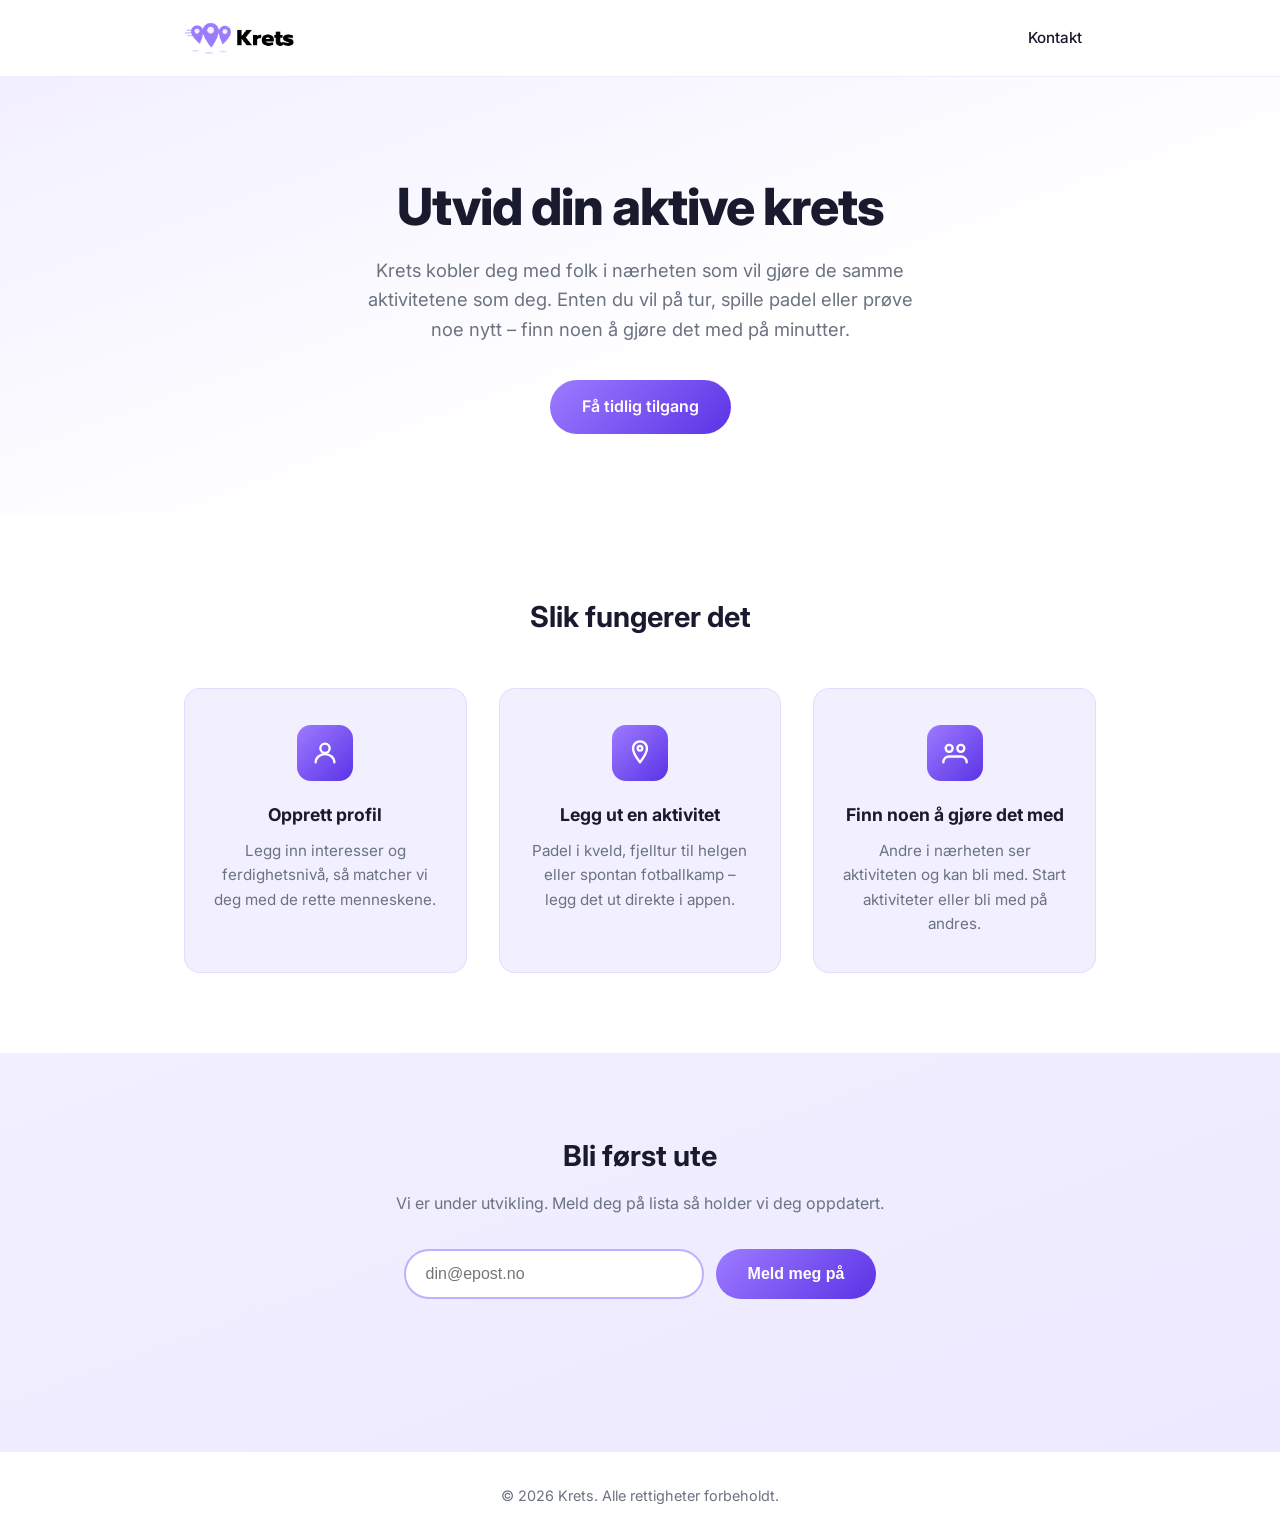
==== index.html @ 2025fb12 "Initial commit – Krets landing page Co-Authored-By: Claude Sonnet 4.6 <noreply@anthropic.com>" ====
<!DOCTYPE html>
<html lang="no">
<head>
  <meta charset="UTF-8" />
  <meta name="viewport" content="width=device-width, initial-scale=1.0" />
  <title>Krets – Utvid din aktive krets</title>
  <link rel="preconnect" href="https://fonts.googleapis.com" />
  <link rel="preconnect" href="https://fonts.gstatic.com" crossorigin />
  <link href="https://fonts.googleapis.com/css2?family=Inter:wght@400;500;600;700;800&display=swap" rel="stylesheet" />
  <link rel="stylesheet" href="style.css" />
</head>
<body>

  <!-- HEADER -->
  <header>
    <div class="container header-inner">
      <img src="krets-logo-main.png" alt="Krets" class="logo-img" />
      <nav>
        <a href="kontakt.html" class="nav-link">Kontakt</a>
      </nav>
    </div>
  </header>

  <!-- HERO -->
  <section class="hero">
    <div class="container">
      <h1>Utvid din aktive krets</h1>
      <p class="hero-sub">
        Krets kobler deg med folk i nærheten som vil gjøre de samme aktivitetene som deg.
        Enten du vil på tur, spille padel eller prøve noe nytt – finn noen å gjøre det med på minutter.
      </p>
      <a href="#signup" class="btn">Få tidlig tilgang</a>
    </div>
  </section>

  <!-- HOW IT WORKS -->
  <section class="features">
    <div class="container">
      <h2>Slik fungerer det</h2>
      <div class="feature-grid">
        <div class="feature-card">
          <div class="feature-icon">
            <svg xmlns="http://www.w3.org/2000/svg" width="28" height="28" viewBox="0 0 24 24" fill="none" stroke="currentColor" stroke-width="2" stroke-linecap="round" stroke-linejoin="round"><circle cx="12" cy="8" r="4"/><path d="M4 20c0-4 3.6-7 8-7s8 3 8 7"/></svg>
          </div>
          <h3>Opprett profil</h3>
          <p>Legg inn interesser og ferdighetsnivå, så matcher vi deg med de rette menneskene.</p>
        </div>
        <div class="feature-card">
          <div class="feature-icon">
            <svg xmlns="http://www.w3.org/2000/svg" width="28" height="28" viewBox="0 0 24 24" fill="none" stroke="currentColor" stroke-width="2" stroke-linecap="round" stroke-linejoin="round"><path d="M12 2C8.686 2 6 4.686 6 8c0 4.418 6 12 6 12s6-7.582 6-12c0-3.314-2.686-6-6-6z"/><circle cx="12" cy="8" r="2"/></svg>
          </div>
          <h3>Legg ut en aktivitet</h3>
          <p>Padel i kveld, fjelltur til helgen eller spontan fotballkamp – legg det ut direkte i appen.</p>
        </div>
        <div class="feature-card">
          <div class="feature-icon">
            <svg xmlns="http://www.w3.org/2000/svg" width="28" height="28" viewBox="0 0 24 24" fill="none" stroke="currentColor" stroke-width="2" stroke-linecap="round" stroke-linejoin="round"><circle cx="7" cy="8" r="3"/><circle cx="17" cy="8" r="3"/><path d="M2 20c0-3 2.2-5 5-5h10c2.8 0 5 2 5 5"/></svg>
          </div>
          <h3>Finn noen å gjøre det med</h3>
          <p>Andre i nærheten ser aktiviteten og kan bli med. Start aktiviteter eller bli med på andres.</p>
        </div>
      </div>
    </div>
  </section>

  <!-- SIGNUP -->
  <section class="signup" id="signup">
    <div class="container">
      <h2>Bli først ute</h2>
      <p>Vi er under utvikling. Meld deg på lista så holder vi deg oppdatert.</p>
      <form class="signup-form" id="signupForm">
        <input type="email" id="emailInput" placeholder="din@epost.no" required />
        <button type="submit" class="btn">Meld meg på</button>
      </form>
      <p class="form-feedback" id="formFeedback"></p>
    </div>
  </section>

  <!-- FOOTER -->
  <footer>
    <div class="container">
      <p>© 2026 Krets. Alle rettigheter forbeholdt.</p>
    </div>
  </footer>

  <script src="main.js"></script>
</body>
</html>
---- style.css ----
*, *::before, *::after {
  box-sizing: border-box;
  margin: 0;
  padding: 0;
}

:root {
  --purple: #9D7BFF;
  --purple-dark: #5B33E6;
  --purple-light: #C4AEFF;
  --frost: #F2F0FF;
  --ink: #1A1A2E;
  --gray: #6b7280;
  --white: #ffffff;
}

html {
  scroll-behavior: smooth;
}

body {
  font-family: 'Inter', sans-serif;
  color: var(--ink);
  background: var(--white);
  line-height: 1.6;
}

.container {
  max-width: 960px;
  margin: 0 auto;
  padding: 0 24px;
}

/* HEADER */
header {
  padding: 20px 0;
  border-bottom: 1px solid rgba(157, 123, 255, 0.15);
}

.header-inner {
  display: flex;
  align-items: center;
  justify-content: space-between;
}

.logo-img {
  height: 36px;
  width: auto;
}

.nav-link {
  font-size: 0.95rem;
  font-weight: 500;
  color: var(--ink);
  text-decoration: none;
  padding: 6px 14px;
  border-radius: 50px;
  transition: background 0.15s, color 0.15s;
}

.nav-link:hover,
.nav-link.active {
  background: var(--frost);
  color: var(--purple-dark);
}

/* CONTACT PAGE */
.contact-page {
  padding: 100px 0 80px;
  background: linear-gradient(160deg, var(--frost) 0%, var(--white) 60%);
}

.contact-page h1 {
  font-size: clamp(2rem, 5vw, 3rem);
  font-weight: 800;
  letter-spacing: -1px;
  margin-bottom: 12px;
  color: var(--ink);
}

.contact-sub {
  font-size: 1.1rem;
  color: var(--gray);
  margin-bottom: 48px;
}

.contact-card {
  display: inline-flex;
  align-items: center;
  gap: 20px;
  background: var(--white);
  border: 1px solid rgba(196, 174, 255, 0.3);
  border-radius: 16px;
  padding: 28px 36px;
}

.contact-icon {
  display: inline-flex;
  align-items: center;
  justify-content: center;
  width: 48px;
  height: 48px;
  background: linear-gradient(135deg, var(--purple) 0%, var(--purple-dark) 100%);
  border-radius: 12px;
  color: var(--white);
  flex-shrink: 0;
}

.contact-label {
  font-size: 0.85rem;
  color: var(--gray);
  margin-bottom: 4px;
}

.contact-value {
  font-size: 1.05rem;
  font-weight: 600;
  color: var(--purple-dark);
  text-decoration: none;
}

.contact-value:hover {
  text-decoration: underline;
}

/* HERO */
.hero {
  padding: 100px 0 80px;
  text-align: center;
  background: linear-gradient(160deg, var(--frost) 0%, var(--white) 60%);
}

.hero h1 {
  font-size: clamp(2rem, 5vw, 3.2rem);
  font-weight: 800;
  line-height: 1.15;
  letter-spacing: -1px;
  margin-bottom: 20px;
  color: var(--ink);
}

.hero-sub {
  font-size: 1.15rem;
  color: var(--gray);
  max-width: 580px;
  margin: 0 auto 36px;
}

/* BUTTON */
.btn {
  display: inline-block;
  background: linear-gradient(135deg, var(--purple) 0%, var(--purple-dark) 100%);
  color: var(--white);
  font-size: 1rem;
  font-weight: 600;
  padding: 14px 32px;
  border-radius: 50px;
  border: none;
  cursor: pointer;
  text-decoration: none;
  transition: opacity 0.2s, transform 0.1s;
}

.btn:hover {
  opacity: 0.9;
  transform: translateY(-1px);
}

/* FEATURES */
.features {
  padding: 80px 0;
  background: var(--white);
}

.features h2 {
  text-align: center;
  font-size: 1.8rem;
  font-weight: 700;
  margin-bottom: 48px;
  color: var(--ink);
}

.feature-grid {
  display: grid;
  grid-template-columns: repeat(auto-fit, minmax(240px, 1fr));
  gap: 32px;
}

.feature-card {
  background: var(--frost);
  border-radius: 16px;
  padding: 36px 28px;
  text-align: center;
  border: 1px solid rgba(196, 174, 255, 0.3);
}

.feature-icon {
  display: inline-flex;
  align-items: center;
  justify-content: center;
  width: 56px;
  height: 56px;
  background: linear-gradient(135deg, var(--purple) 0%, var(--purple-dark) 100%);
  border-radius: 14px;
  color: var(--white);
  margin-bottom: 20px;
}

.feature-card h3 {
  font-size: 1.1rem;
  font-weight: 700;
  margin-bottom: 10px;
  color: var(--ink);
}

.feature-card p {
  font-size: 0.95rem;
  color: var(--gray);
}

/* SIGNUP */
.signup {
  padding: 80px 0;
  background: linear-gradient(160deg, var(--frost) 0%, #ede9ff 100%);
  text-align: center;
}

.signup h2 {
  font-size: 1.8rem;
  font-weight: 700;
  margin-bottom: 12px;
  color: var(--ink);
}

.signup p {
  color: var(--gray);
  margin-bottom: 32px;
}

.signup-form {
  display: flex;
  gap: 12px;
  justify-content: center;
  flex-wrap: wrap;
}

.signup-form input[type="email"] {
  padding: 14px 20px;
  font-size: 1rem;
  border: 2px solid var(--purple-light);
  border-radius: 50px;
  outline: none;
  width: 300px;
  transition: border-color 0.2s;
  background: var(--white);
  color: var(--ink);
}

.signup-form input[type="email"]:focus {
  border-color: var(--purple);
}

.form-feedback {
  margin-top: 16px;
  font-size: 0.95rem;
  min-height: 24px;
  color: var(--purple-dark);
  font-weight: 500;
}

/* FOOTER */
footer {
  padding: 32px 0;
  text-align: center;
  border-top: 1px solid rgba(157, 123, 255, 0.15);
}

footer p {
  font-size: 0.9rem;
  color: var(--gray);
}

/* MOBILE */
@media (max-width: 600px) {
  .hero {
    padding: 64px 0 56px;
  }

  .signup-form {
    flex-direction: column;
    align-items: center;
  }

  .signup-form input[type="email"] {
    width: 100%;
    max-width: 360px;
  }
}
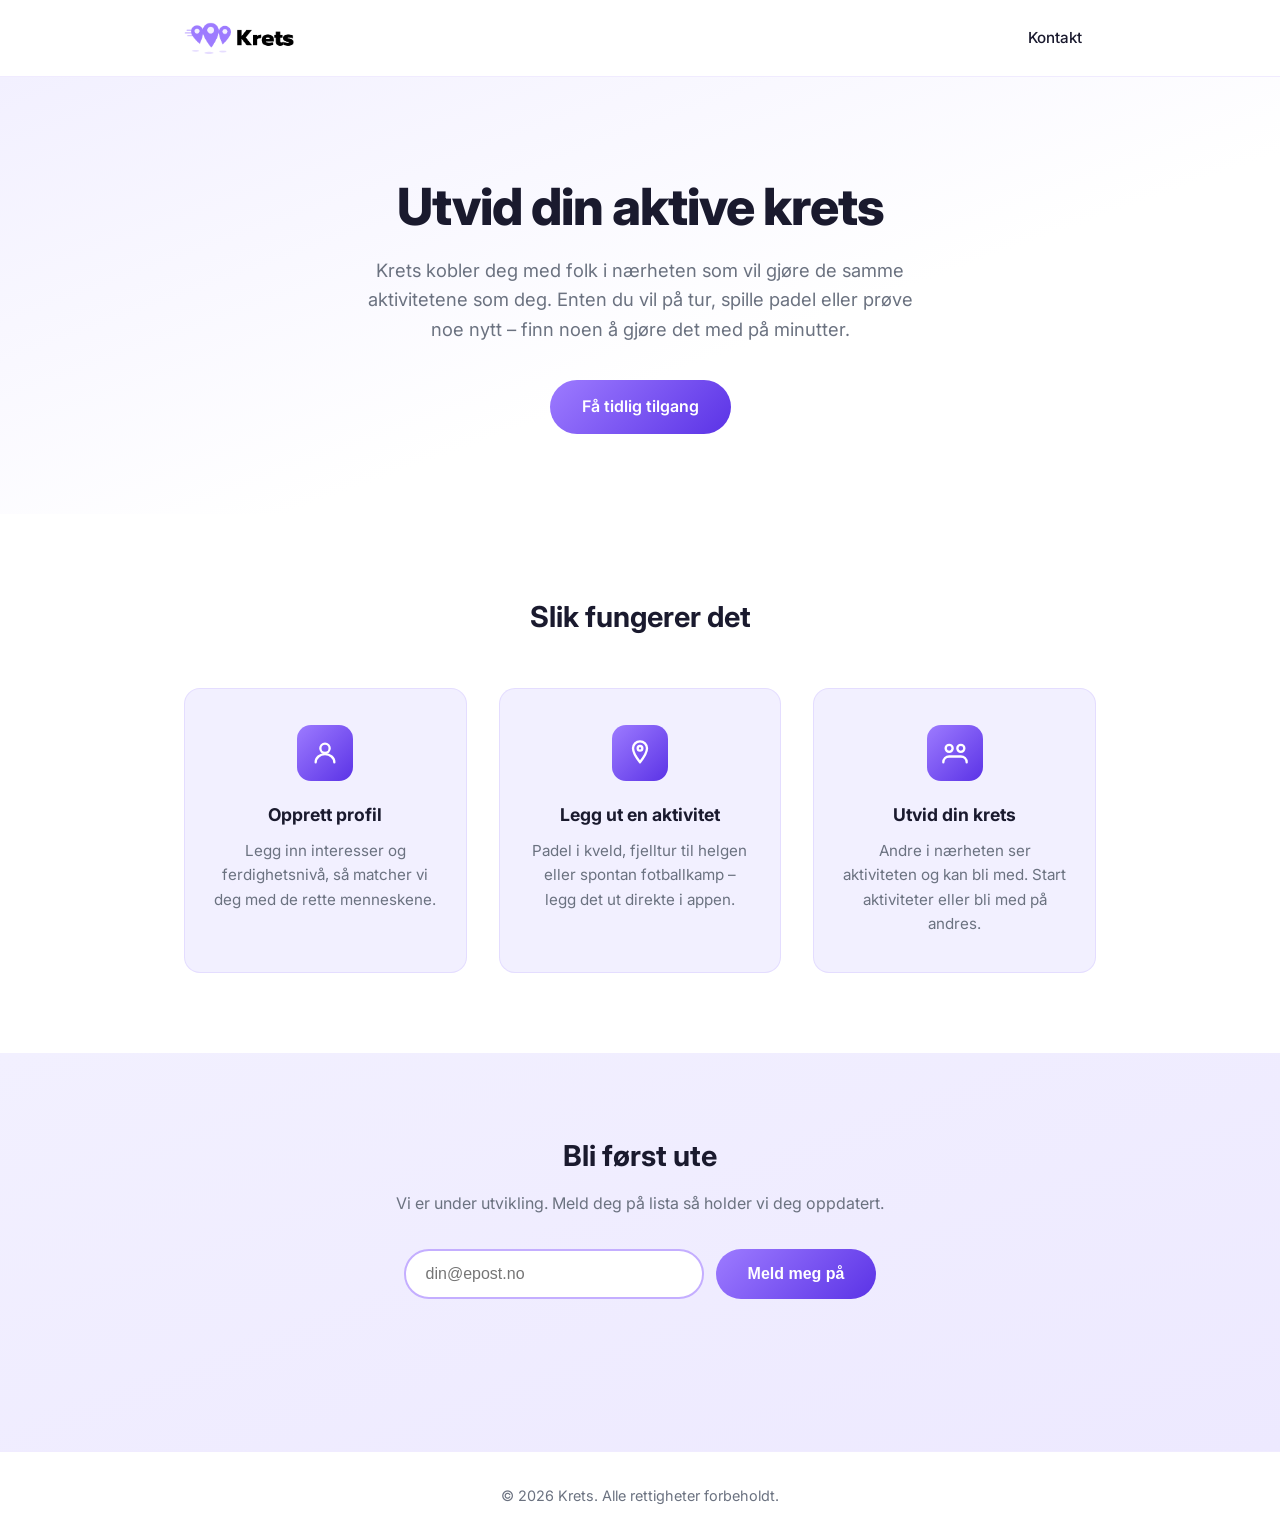
==== commit d6412b30: "Update feature card heading Co-Authored-By: Claude Sonnet 4.6 <noreply@anthropic.com>" ====
--- a/index.html
+++ b/index.html
@@ -4,6 +4,7 @@
   <meta charset="UTF-8" />
   <meta name="viewport" content="width=device-width, initial-scale=1.0" />
   <title>Krets – Utvid din aktive krets</title>
+  <link rel="icon" type="image/svg+xml" href="krets-icon.svg" />
   <link rel="preconnect" href="https://fonts.googleapis.com" />
   <link rel="preconnect" href="https://fonts.gstatic.com" crossorigin />
   <link href="https://fonts.googleapis.com/css2?family=Inter:wght@400;500;600;700;800&display=swap" rel="stylesheet" />
@@ -56,7 +57,7 @@
           <div class="feature-icon">
             <svg xmlns="http://www.w3.org/2000/svg" width="28" height="28" viewBox="0 0 24 24" fill="none" stroke="currentColor" stroke-width="2" stroke-linecap="round" stroke-linejoin="round"><circle cx="7" cy="8" r="3"/><circle cx="17" cy="8" r="3"/><path d="M2 20c0-3 2.2-5 5-5h10c2.8 0 5 2 5 5"/></svg>
           </div>
-          <h3>Finn noen å gjøre det med</h3>
+          <h3>Utvid din krets</h3>
           <p>Andre i nærheten ser aktiviteten og kan bli med. Start aktiviteter eller bli med på andres.</p>
         </div>
       </div>
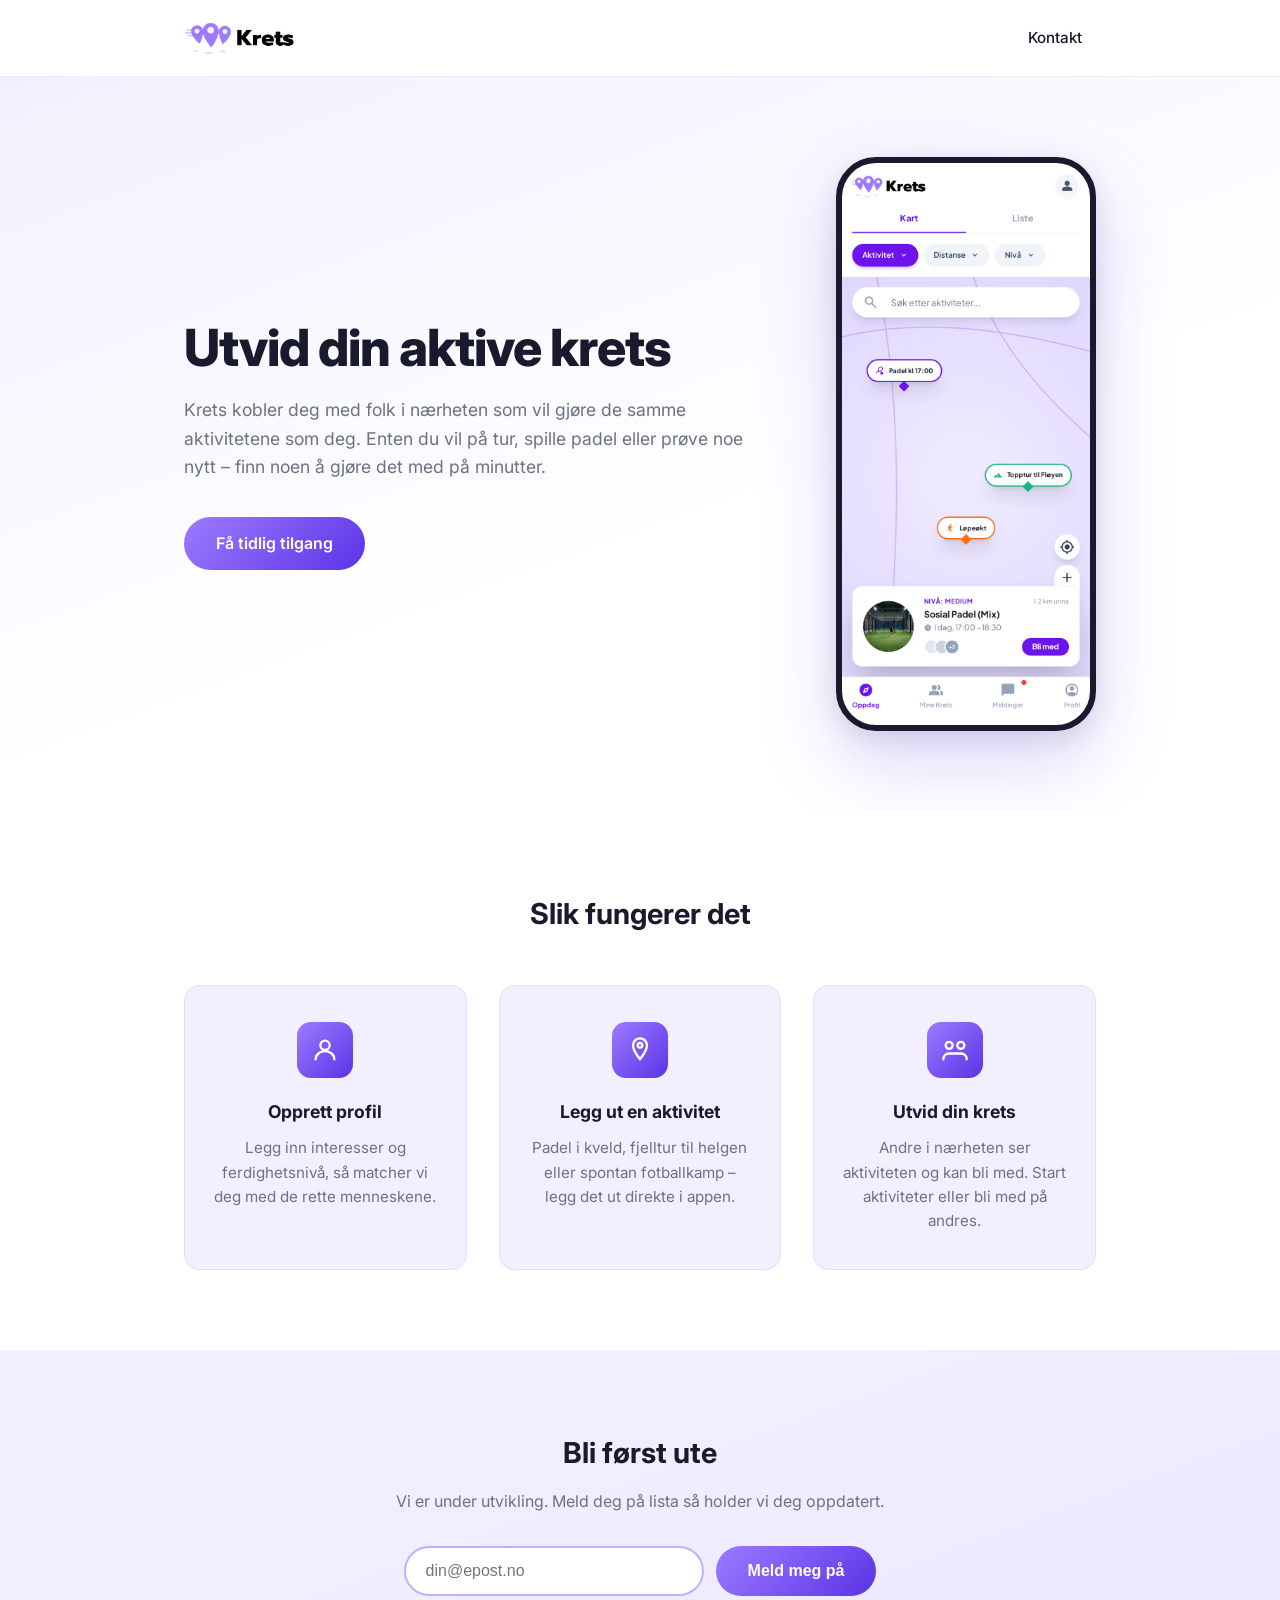
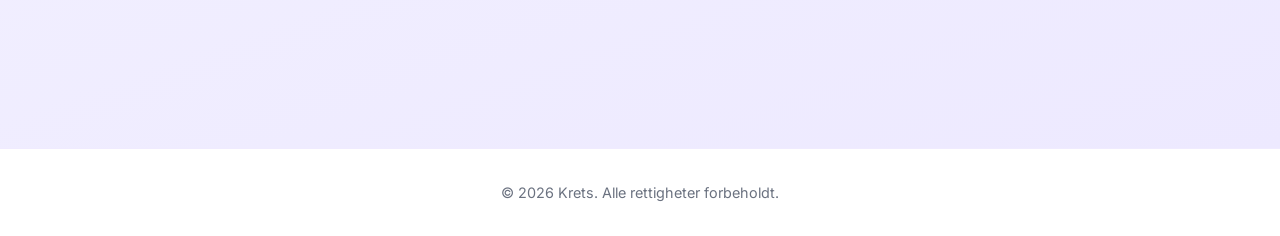
==== commit ca18672a: "Add app mockup to hero section Co-Authored-By: Claude Sonnet 4.6 <noreply@anthropic.com>" ====
--- a/index.html
+++ b/index.html
@@ -24,13 +24,20 @@
 
   <!-- HERO -->
   <section class="hero">
-    <div class="container">
-      <h1>Utvid din aktive krets</h1>
-      <p class="hero-sub">
-        Krets kobler deg med folk i nærheten som vil gjøre de samme aktivitetene som deg.
-        Enten du vil på tur, spille padel eller prøve noe nytt – finn noen å gjøre det med på minutter.
-      </p>
-      <a href="#signup" class="btn">Få tidlig tilgang</a>
+    <div class="container hero-inner">
+      <div class="hero-text">
+        <h1>Utvid din aktive krets</h1>
+        <p class="hero-sub">
+          Krets kobler deg med folk i nærheten som vil gjøre de samme aktivitetene som deg.
+          Enten du vil på tur, spille padel eller prøve noe nytt – finn noen å gjøre det med på minutter.
+        </p>
+        <a href="#signup" class="btn">Få tidlig tilgang</a>
+      </div>
+      <div class="hero-phone">
+        <div class="phone-frame">
+          <img src="app-example.png" alt="Krets app" class="phone-screen" />
+        </div>
+      </div>
     </div>
   </section>
 
--- a/style.css
+++ b/style.css
@@ -23,6 +23,13 @@
   color: var(--ink);
   background: var(--white);
   line-height: 1.6;
+  min-height: 100vh;
+  display: flex;
+  flex-direction: column;
+}
+
+main {
+  flex: 1;
 }
 
 .container {
@@ -125,13 +132,24 @@
 
 /* HERO */
 .hero {
-  padding: 100px 0 80px;
-  text-align: center;
+  padding: 80px 0;
   background: linear-gradient(160deg, var(--frost) 0%, var(--white) 60%);
+  overflow: hidden;
+}
+
+.hero-inner {
+  display: flex;
+  align-items: center;
+  gap: 64px;
+}
+
+.hero-text {
+  flex: 1;
+  min-width: 0;
 }
 
 .hero h1 {
-  font-size: clamp(2rem, 5vw, 3.2rem);
+  font-size: clamp(2rem, 4vw, 3.2rem);
   font-weight: 800;
   line-height: 1.15;
   letter-spacing: -1px;
@@ -140,10 +158,43 @@
 }
 
 .hero-sub {
-  font-size: 1.15rem;
-  color: var(--gray);
-  max-width: 580px;
-  margin: 0 auto 36px;
+  font-size: 1.1rem;
+  color: var(--gray);
+  margin-bottom: 36px;
+}
+
+.hero-phone {
+  flex-shrink: 0;
+}
+
+.phone-frame {
+  width: 260px;
+  border-radius: 40px;
+  overflow: hidden;
+  box-shadow: 0 32px 80px rgba(91, 51, 230, 0.2), 0 8px 24px rgba(0,0,0,0.1);
+  border: 6px solid var(--ink);
+  background: var(--ink);
+}
+
+.phone-screen {
+  width: 100%;
+  display: block;
+}
+
+@media (max-width: 768px) {
+  .hero-inner {
+    flex-direction: column;
+    text-align: center;
+    gap: 40px;
+  }
+
+  .hero-sub {
+    margin: 0 auto 36px;
+  }
+
+  .phone-frame {
+    width: 220px;
+  }
 }
 
 /* BUTTON */
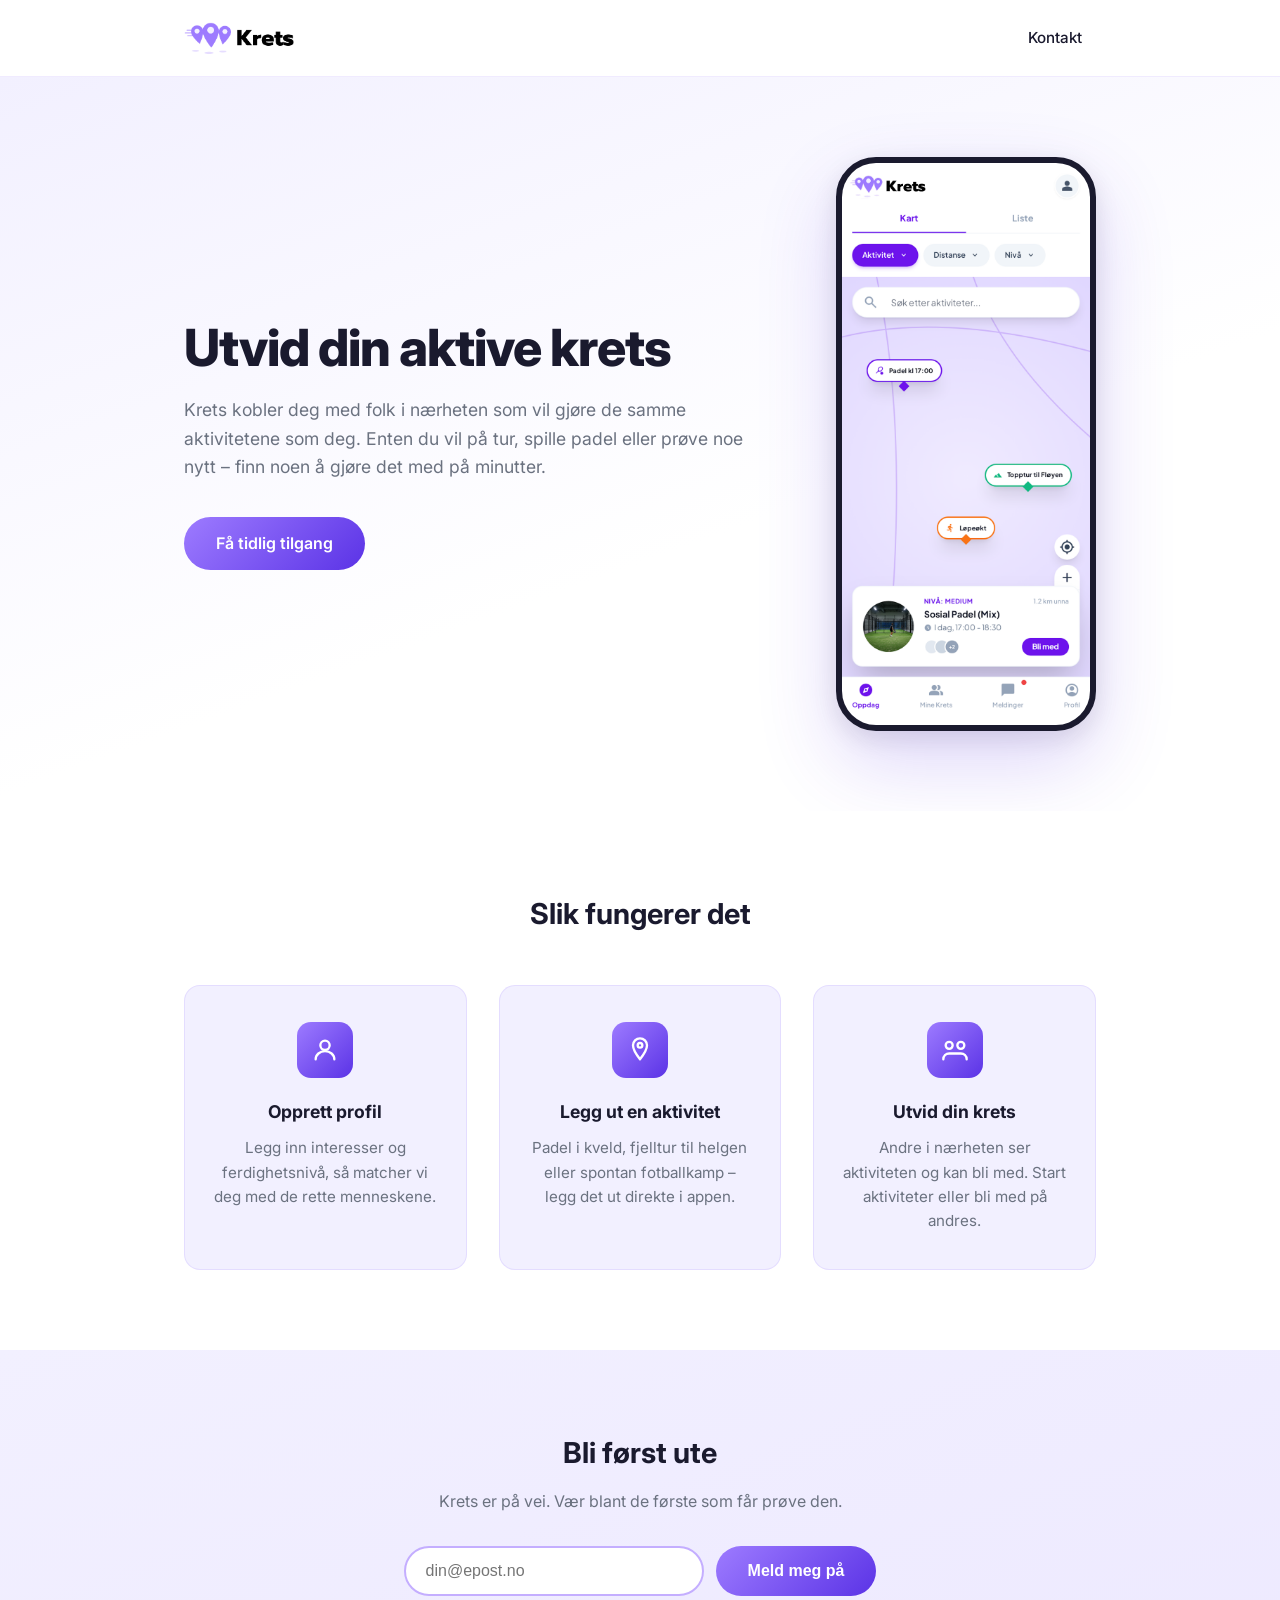
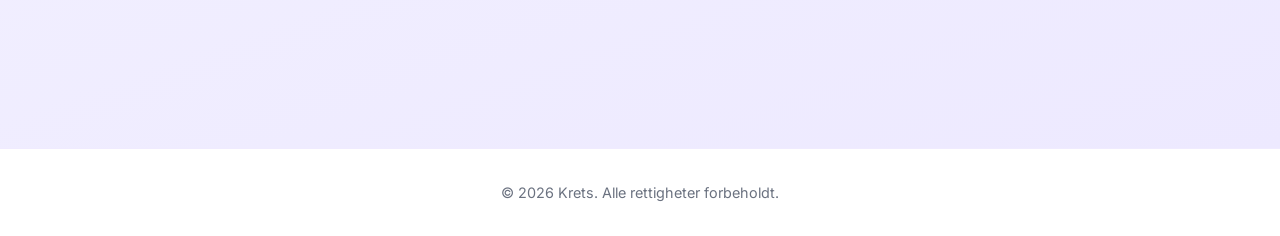
==== commit 2270960f: "Update signup section description Co-Authored-By: Claude Sonnet 4.6 <noreply@anthropic.com>" ====
--- a/index.html
+++ b/index.html
@@ -75,7 +75,7 @@
   <section class="signup" id="signup">
     <div class="container">
       <h2>Bli først ute</h2>
-      <p>Vi er under utvikling. Meld deg på lista så holder vi deg oppdatert.</p>
+      <p>Krets er på vei. Vær blant de første som får prøve den.</p>
       <form class="signup-form" id="signupForm">
         <input type="email" id="emailInput" placeholder="din@epost.no" required />
         <button type="submit" class="btn">Meld meg på</button>
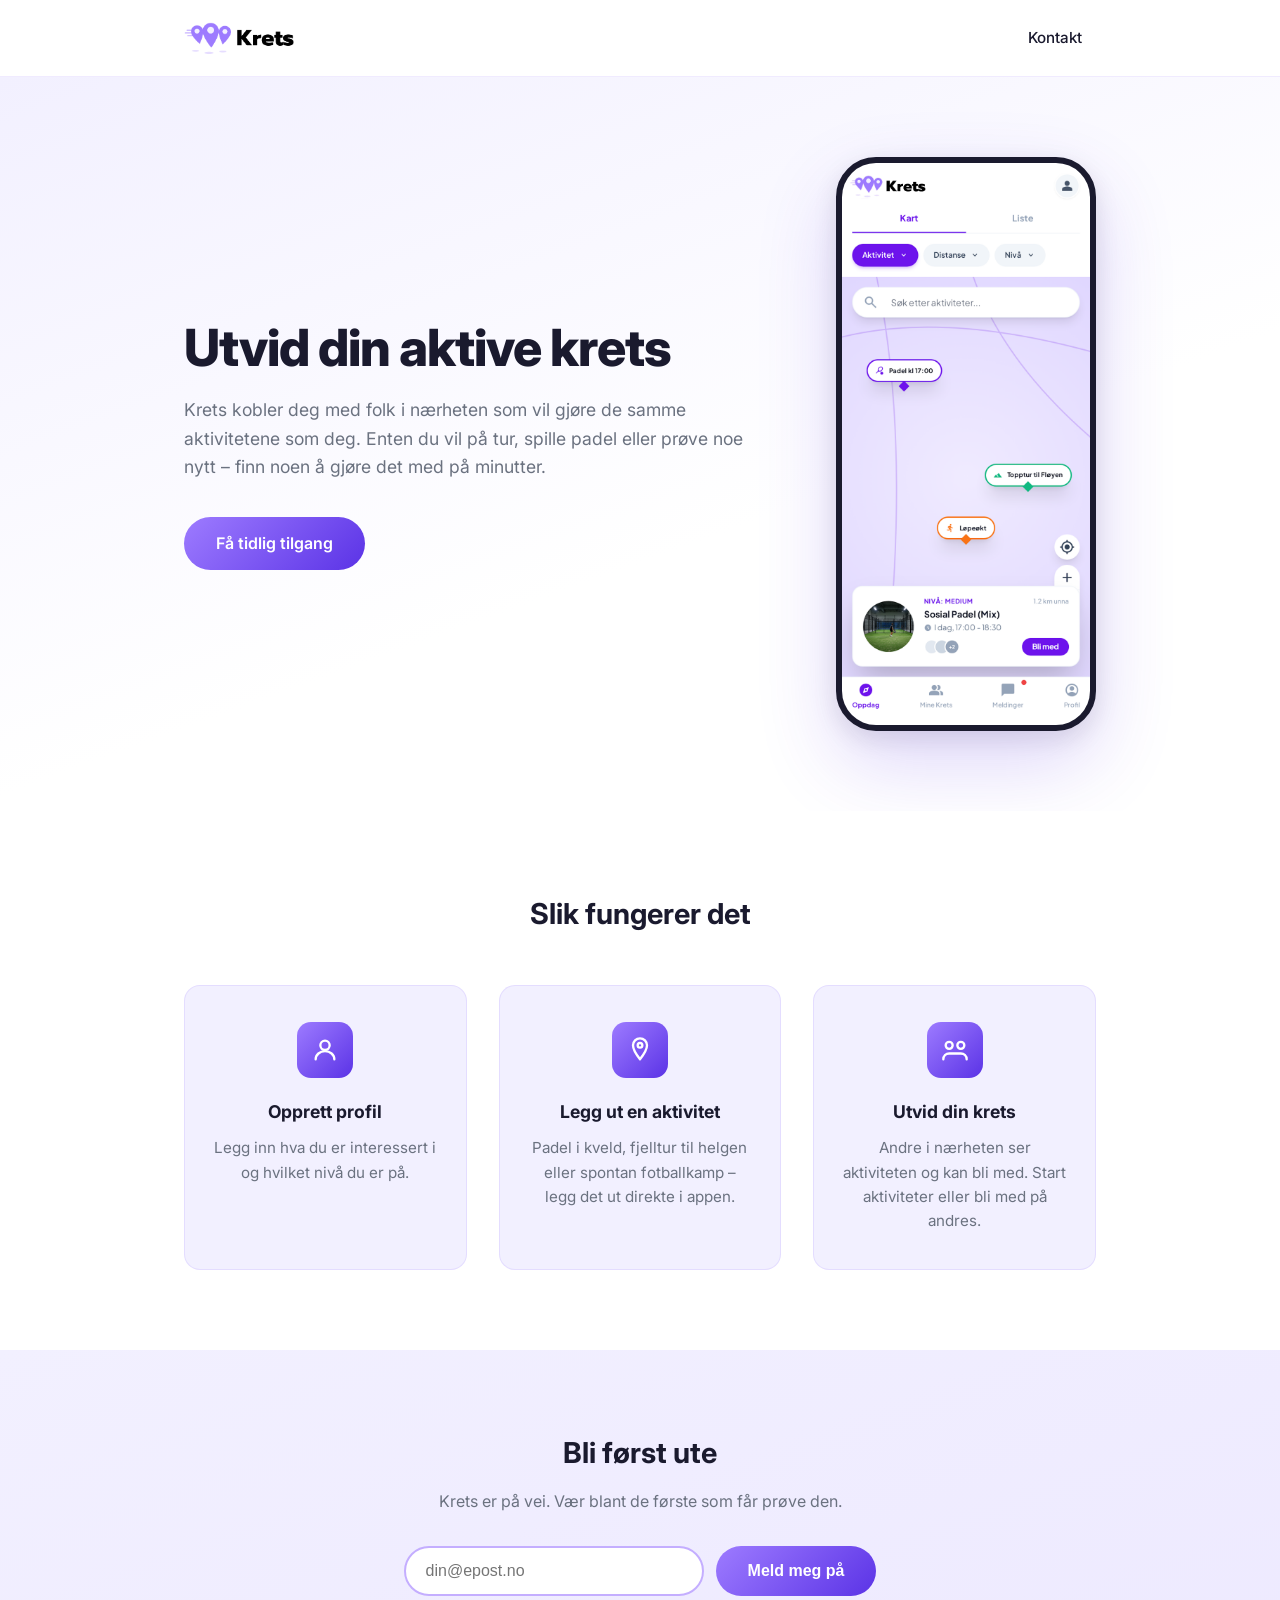
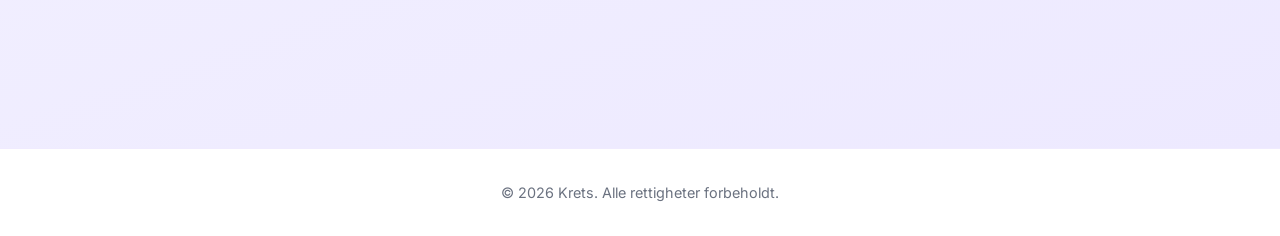
==== commit 63f2680f: "Update profile card description Co-Authored-By: Claude Sonnet 4.6 <noreply@anthropic.com>" ====
--- a/index.html
+++ b/index.html
@@ -51,7 +51,7 @@
             <svg xmlns="http://www.w3.org/2000/svg" width="28" height="28" viewBox="0 0 24 24" fill="none" stroke="currentColor" stroke-width="2" stroke-linecap="round" stroke-linejoin="round"><circle cx="12" cy="8" r="4"/><path d="M4 20c0-4 3.6-7 8-7s8 3 8 7"/></svg>
           </div>
           <h3>Opprett profil</h3>
-          <p>Legg inn interesser og ferdighetsnivå, så matcher vi deg med de rette menneskene.</p>
+          <p>Legg inn hva du er interessert i og hvilket nivå du er på.</p>
         </div>
         <div class="feature-card">
           <div class="feature-icon">
